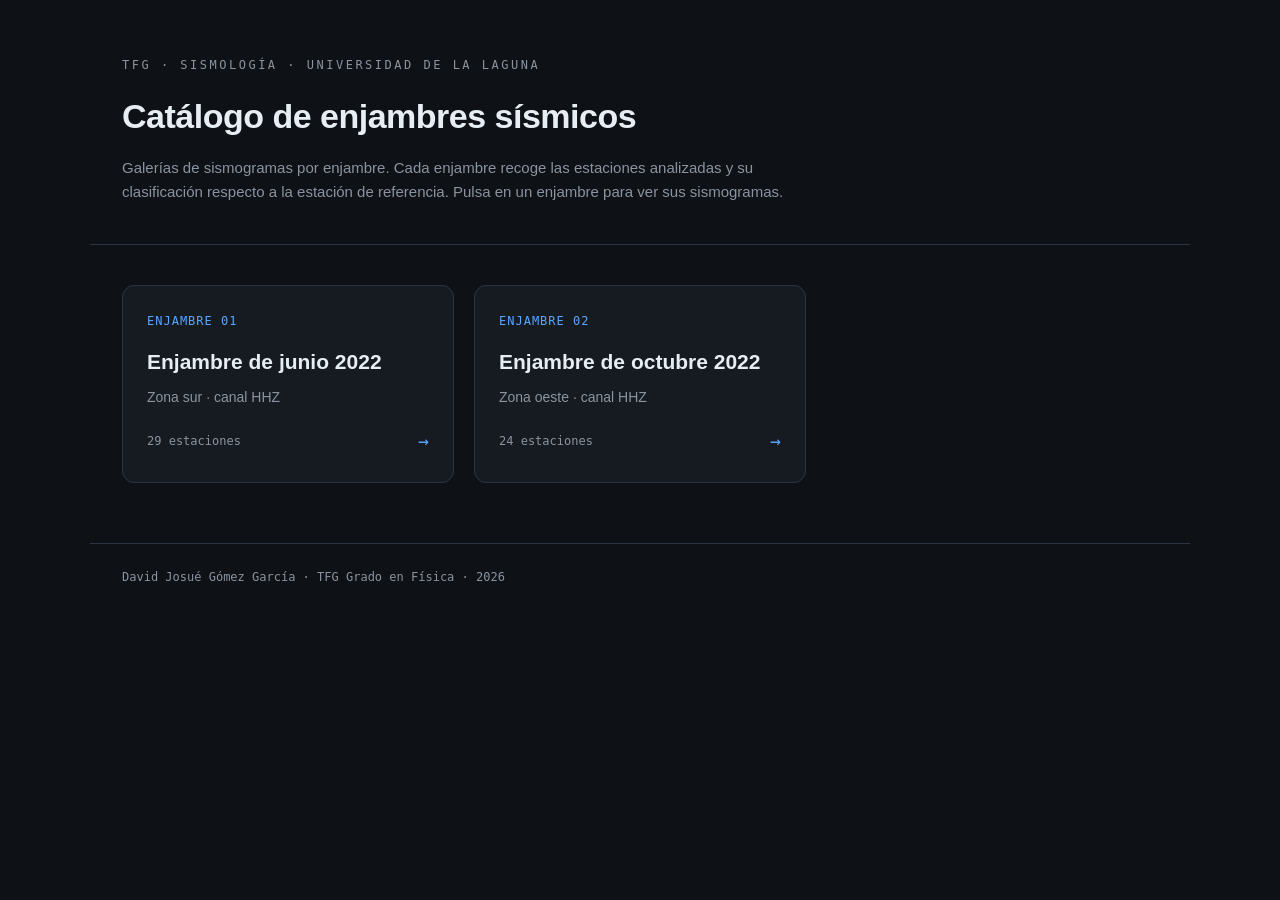
==== galeria_multi/index.html @ 0cf3ceba "Add files via upload" ====
<!DOCTYPE html>
<html lang="es">
<head>
<meta charset="UTF-8">
<meta name="viewport" content="width=device-width, initial-scale=1.0">
<title>Catálogo de enjambres sísmicos · TFG</title>
<style>
  :root{
    --bg:#0e1116; --panel:#161b22; --line:#2a3340;
    --ink:#e6edf3; --ink-dim:#8b949e; --accent:#58a6ff;
    --mono:'SFMono-Regular',ui-monospace,'Cascadia Code','Menlo',monospace;
    --sans:-apple-system,BlinkMacSystemFont,'Segoe UI',Roboto,Helvetica,Arial,sans-serif;
  }
  *{box-sizing:border-box;margin:0;padding:0}
  body{background:var(--bg);color:var(--ink);font-family:var(--sans);line-height:1.6;padding:0 0 80px}
  header{border-bottom:1px solid var(--line);padding:56px 32px 40px;max-width:1100px;margin:0 auto}
  .eyebrow{font-family:var(--mono);font-size:12px;letter-spacing:2.5px;text-transform:uppercase;color:var(--ink-dim);margin-bottom:14px}
  header h1{font-size:34px;font-weight:600;letter-spacing:-0.5px;margin-bottom:12px}
  header p{color:var(--ink-dim);max-width:680px;font-size:15px}
  main{max-width:1100px;margin:0 auto;padding:40px 32px 0}
  .grid{display:grid;grid-template-columns:repeat(auto-fill,minmax(300px,1fr));gap:20px}
  a.card{
    display:block;text-decoration:none;color:inherit;
    background:var(--panel);border:1px solid var(--line);border-radius:12px;
    padding:26px 24px;transition:border-color .15s,transform .15s;
  }
  a.card:hover{border-color:var(--accent);transform:translateY(-3px)}
  a.card .num{font-family:var(--mono);font-size:12px;color:var(--accent);letter-spacing:1px;margin-bottom:14px}
  a.card h2{font-size:21px;font-weight:600;margin-bottom:8px}
  a.card p{color:var(--ink-dim);font-size:14px;margin-bottom:18px}
  a.card .meta{font-family:var(--mono);font-size:12px;color:var(--ink-dim);display:flex;gap:16px;align-items:center}
  a.card .arrow{margin-left:auto;color:var(--accent);font-size:18px}
  footer{max-width:1100px;margin:60px auto 0;padding:24px 32px 0;border-top:1px solid var(--line);font-family:var(--mono);font-size:12px;color:var(--ink-dim)}
  @media(max-width:680px){header{padding:36px 20px 28px}main{padding:28px 20px 0}}
</style>
</head>
<body>

<header>
  <div class="eyebrow">TFG · Sismología · Universidad de La Laguna</div>
  <h1>Catálogo de enjambres sísmicos</h1>
  <p>Galerías de sismogramas por enjambre. Cada enjambre recoge las estaciones
     analizadas y su clasificación respecto a la estación de referencia. Pulsa en
     un enjambre para ver sus sismogramas.</p>
</header>

<main>
  <div class="grid" id="grid"></div>
</main>

<footer>
  David Josué Gómez García · TFG Grado en Física · 2026
</footer>

<script>
  // =========================================================================
  //  LISTA DE ENJAMBRES — edita aqui para anadir / quitar enjambres
  //
  //  Para cada enjambre:
  //    carpeta: nombre de la carpeta dentro de "enjambres/" (sin espacios)
  //    titulo:  nombre que se muestra
  //    desc:    descripcion corta (fecha, zona, lo que quieras)
  //    n:       numero de estaciones (solo informativo, para la tarjeta)
  // =========================================================================
  const ENJAMBRES = [
    {carpeta:"enjambre1", titulo:"Enjambre de junio 2022", desc:"Zona sur · canal HHZ", n:29},
    {carpeta:"enjambre2", titulo:"Enjambre de octubre 2022", desc:"Zona oeste · canal HHZ", n:24},
    // {carpeta:"enjambre3", titulo:"Enjambre de ...", desc:"...", n:00},
    // ... copia una linea por cada enjambre nuevo
  ];

  const grid = document.getElementById("grid");
  ENJAMBRES.forEach((e,i) => {
    const a = document.createElement("a");
    a.className = "card";
    a.href = "enjambre.html?e=" + encodeURIComponent(e.carpeta);
    a.innerHTML =
      '<div class="num">ENJAMBRE ' + String(i+1).padStart(2,"0") + '</div>'
      + '<h2>' + e.titulo + '</h2>'
      + '<p>' + e.desc + '</p>'
      + '<div class="meta"><span>' + e.n + ' estaciones</span>'
      + '<span class="arrow">&rarr;</span></div>';
    grid.appendChild(a);
  });
</script>

</body>
</html>
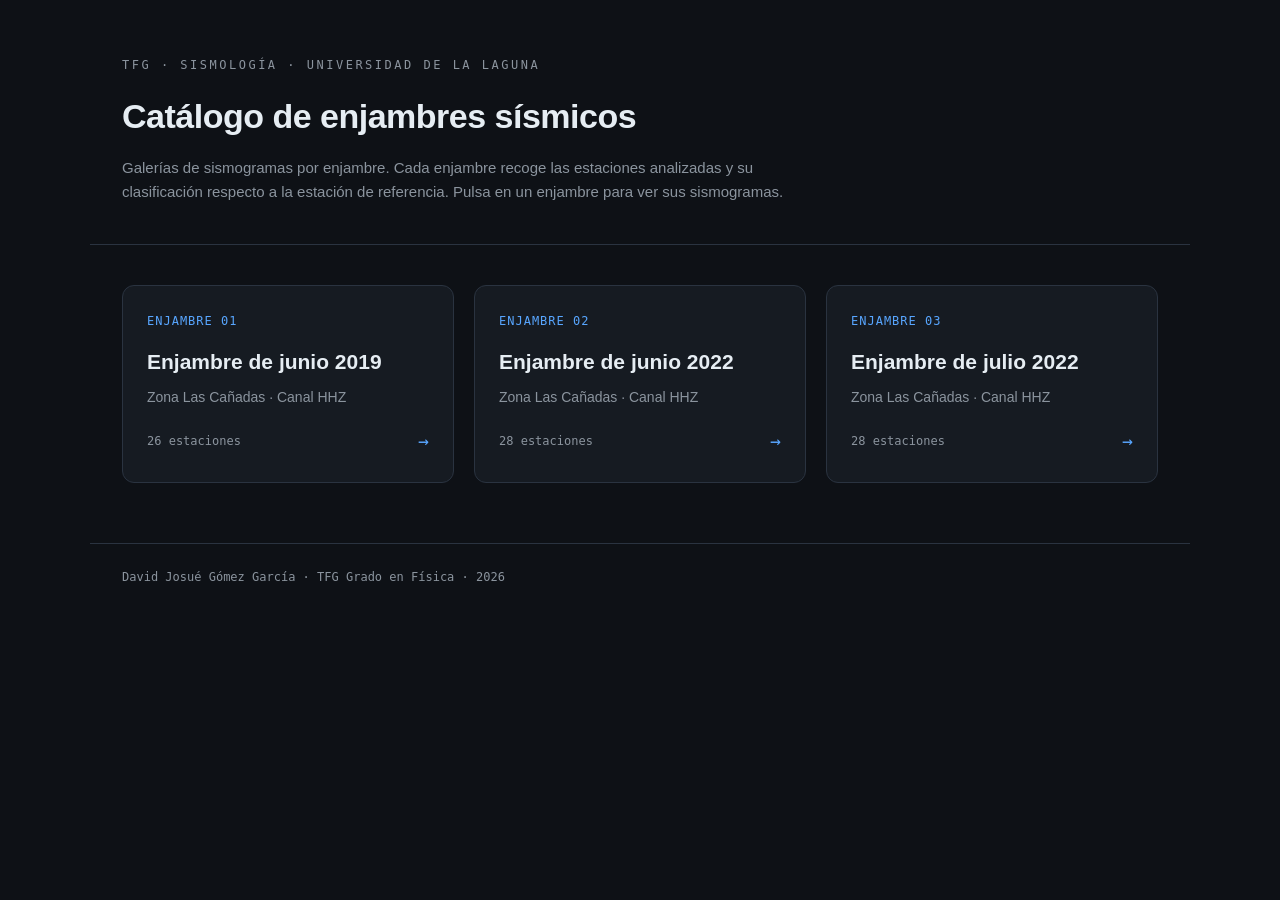
==== commit 58f7be78: "Add files via upload" ====
--- a/galeria_multi/index.html
+++ b/galeria_multi/index.html
@@ -63,8 +63,9 @@
   //    n:       numero de estaciones (solo informativo, para la tarjeta)
   // =========================================================================
   const ENJAMBRES = [
-    {carpeta:"enjambre1", titulo:"Enjambre de junio 2022", desc:"Zona sur · canal HHZ", n:29},
-    {carpeta:"enjambre2", titulo:"Enjambre de octubre 2022", desc:"Zona oeste · canal HHZ", n:24},
+    {carpeta:"enjambre1", titulo:"Enjambre de junio 2019", desc:"Zona Las Cañadas · Canal HHZ", n:26},
+    {carpeta:"enjambre2", titulo:"Enjambre de junio 2022", desc:"Zona Las Cañadas · Canal HHZ", n:28},
+    {carpeta:"enjambre3", titulo:"Enjambre de julio 2022", desc:"Zona Las Cañadas · Canal HHZ", n:28},
     // {carpeta:"enjambre3", titulo:"Enjambre de ...", desc:"...", n:00},
     // ... copia una linea por cada enjambre nuevo
   ];
